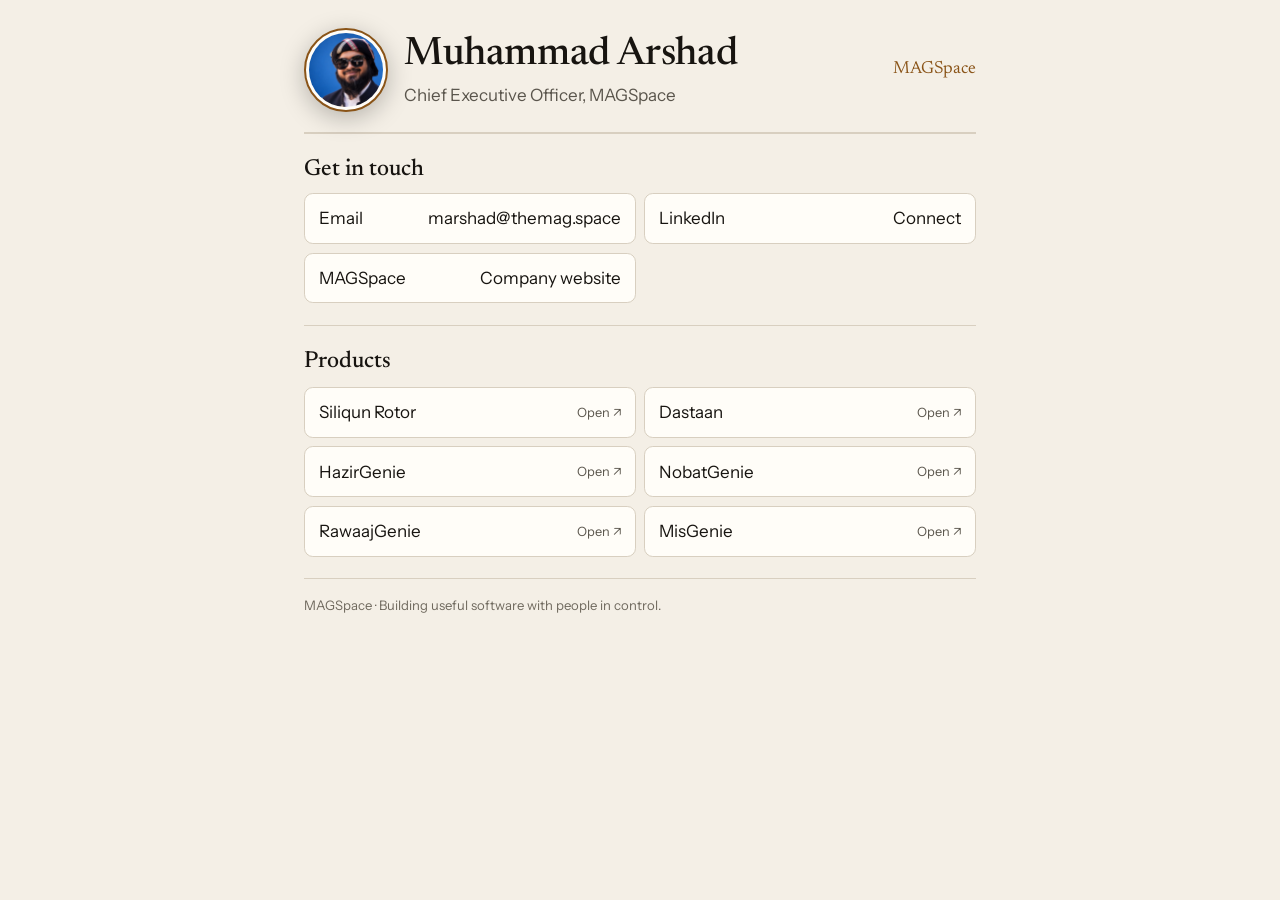
==== vist-qr/index.html @ 7a003bce "Add campaign-ready MAGSpace card page" ====
<!DOCTYPE html>
<html lang="en">
<head>
  <meta charset="utf-8">
  <meta name="viewport" content="width=device-width, initial-scale=1">
  <meta name="robots" content="noindex,follow">
  <meta name="theme-color" content="#12110e">
  <title>Muhammad Arshad · MAGSpace</title>
  <meta name="description" content="Contact Muhammad Arshad, CEO of MAGSpace, and explore the products we're building.">
  <link rel="canonical" href="https://marshad.pw/vist-qr/">
  <link rel="icon" href="../assets/favicon.svg" type="image/svg+xml">
  <link rel="preload" href="../assets/fonts/instrument-sans.woff2" as="font" type="font/woff2" crossorigin>
  <link rel="stylesheet" href="../styles.css">
  <style>
    .card-page { width: min(100% - 2rem, 42rem); margin-inline: auto; padding-block: 1rem 2.5rem; }
    .card-top { display: flex; align-items: center; gap: 1rem; padding-block: .75rem 1.25rem; border-bottom: 1px solid var(--line); }
    .card-top .portrait { width: 5.25rem; height: 5.25rem; }
    .card-top h1 { font-size: clamp(1.7rem, 7vw, 2.45rem); }
    .card-top .role { color: var(--muted); margin: .15rem 0 0; }
    .wordmark { margin-left: auto; color: var(--accent); font-family: var(--serif); font-size: 1.1rem; text-decoration: none; white-space: nowrap; }
    .campaign { margin-block: 1.25rem; padding: 1rem 1.1rem; border: 1px solid var(--accent); border-radius: var(--radius); background: var(--bg-soft); }
    .campaign[hidden] { display: none; }
    .campaign .kicker { margin-bottom: .3rem; }
    .campaign h2 { margin: 0 0 .45rem; font-size: 1.5rem; }
    .campaign-copy { color: var(--muted); white-space: pre-line; margin: 0 0 .8rem; }
    .campaign-cta { display: inline-flex; min-height: 2.75rem; align-items: center; justify-content: center; padding: .55rem 1rem; border-radius: 999px; background: var(--accent); color: var(--bg); font-weight: 700; text-decoration: none; }
    .campaign-cta:hover { color: var(--bg); filter: brightness(1.08); }
    .card-section { padding-block: 1.35rem; border-top: 1px solid var(--line); }
    .card-section h2 { font-size: 1.45rem; margin-bottom: .6rem; }
    .card-links { display: grid; grid-template-columns: 1fr; gap: .55rem; margin: .7rem 0 0; padding: 0; list-style: none; }
    .card-links a { display: flex; min-height: 2.85rem; align-items: center; justify-content: space-between; gap: .75rem; padding: .65rem .85rem; border: 1px solid var(--line); border-radius: var(--radius); color: var(--ink); background: var(--bg-soft); text-decoration: none; overflow-wrap: anywhere; }
    .card-links a:hover { border-color: var(--accent); }
    .card-links small { color: var(--muted); font-size: .8rem; }
    .contact-actions { display: grid; grid-template-columns: 1fr; gap: .55rem; }
    .contact-actions a { display: flex; min-height: 2.85rem; align-items: center; justify-content: space-between; gap: .75rem; padding: .65rem .85rem; border: 1px solid var(--line); border-radius: var(--radius); color: var(--ink); background: var(--bg-soft); text-decoration: none; overflow-wrap: anywhere; }
    .contact-actions a:hover { border-color: var(--accent); }
    .card-footer { padding-top: 1rem; border-top: 1px solid var(--line); color: var(--faint); font-size: .82rem; }
    @media (min-width: 34rem) { .card-links, .contact-actions { grid-template-columns: 1fr 1fr; } }
    @media (max-width: 25rem) { .wordmark { font-size: .95rem; } .card-top .portrait { width: 4.25rem; height: 4.25rem; } }
  </style>
</head>
<body>
  <main class="card-page">
    <header class="card-top">
      <img class="portrait" src="../assets/portrait.jpg" width="120" height="120" alt="Muhammad Arshad" decoding="async">
      <div>
        <h1>Muhammad Arshad</h1>
        <p class="role">Chief Executive Officer, MAGSpace</p>
      </div>
      <a class="wordmark" href="https://themag.space/" aria-label="MAGSpace website">MAGSpace</a>
    </header>

    <section class="campaign" id="campaign" aria-labelledby="campaign-title" hidden>
      <p class="kicker">Current campaign</p>
      <h2 id="campaign-title"></h2>
      <p class="campaign-copy" id="campaign-copy"></p>
      <a class="campaign-cta" id="campaign-cta" href="https://themag.space/">Learn more</a>
    </section>

    <section class="card-section" aria-labelledby="contact-heading">
      <h2 id="contact-heading">Get in touch</h2>
      <div class="contact-actions">
        <a href="mailto:marshad@themag.space">Email <span>marshad@themag.space</span></a>
        <a href="https://www.linkedin.com/in/marshadofficial/" target="_blank" rel="noopener noreferrer">LinkedIn <span>Connect</span></a>
        <a href="https://themag.space/" target="_blank" rel="noopener noreferrer">MAGSpace <span>Company website</span></a>
      </div>
    </section>

    <section class="card-section" aria-labelledby="products-heading">
      <h2 id="products-heading">Products</h2>
      <ul class="card-links">
        <li><a href="https://siliqunta.com/" target="_blank" rel="noopener noreferrer"><span>Siliqun Rotor</span><small>Open ↗</small></a></li>
        <li><a href="https://dastaan.hazirgenie.com/" target="_blank" rel="noopener noreferrer"><span>Dastaan</span><small>Open ↗</small></a></li>
        <li><a href="https://hazirgenie.com/" target="_blank" rel="noopener noreferrer"><span>HazirGenie</span><small>Open ↗</small></a></li>
        <li><a href="https://nobatgenie.com/" target="_blank" rel="noopener noreferrer"><span>NobatGenie</span><small>Open ↗</small></a></li>
        <li><a href="https://rawaajgenie.com/" target="_blank" rel="noopener noreferrer"><span>RawaajGenie</span><small>Open ↗</small></a></li>
        <li><a href="https://misgenie.com/" target="_blank" rel="noopener noreferrer"><span>MisGenie</span><small>Open ↗</small></a></li>
      </ul>
    </section>

    <footer class="card-footer">MAGSpace · Building useful software with people in control.</footer>
  </main>
  <script>
    (async function () {
      const panel = document.getElementById("campaign");
      try {
        const configUrl = new URL("campaign.json?ts=" + Date.now(), window.location.href);
        const response = await fetch(configUrl, { cache: "no-store" });
        if (!response.ok) return;
        const config = await response.json();
        const now = Date.now();
        const starts = config.startsAt ? Date.parse(config.startsAt) : -Infinity;
        const ends = config.endsAt ? Date.parse(config.endsAt) : Infinity;
        const validDates = Number.isFinite(starts) || starts === -Infinity;
        const validEnd = Number.isFinite(ends) || ends === Infinity;
        if (config.active !== true || !validDates || !validEnd || now < starts || now >= ends) return;
        if (![config.headline, config.body, config.ctaLabel, config.ctaUrl].every(value => typeof value === "string" && value.trim())) return;

        const ctaUrl = new URL(config.ctaUrl, window.location.origin);
        if (ctaUrl.protocol !== "https:" && ctaUrl.origin !== window.location.origin) return;

        document.getElementById("campaign-title").textContent = config.headline;
        document.getElementById("campaign-copy").textContent = config.body;
        const cta = document.getElementById("campaign-cta");
        cta.textContent = config.ctaLabel;
        cta.href = ctaUrl.href;
        panel.hidden = false;
      } catch (error) {
        // The permanent profile remains complete when campaign config is unavailable.
      }
    })();
  </script>
</body>
</html>
---- styles.css ----
/* marshad.pw (draft). Shared styles for the home page and /blog/. No external requests. */
@font-face { font-family: "Newsreader"; src: url("assets/fonts/newsreader.woff2") format("woff2"); font-weight: 200 800; font-display: swap; }
@font-face { font-family: "Instrument Sans"; src: url("assets/fonts/instrument-sans.woff2") format("woff2"); font-weight: 400 700; font-display: swap; }

:root {
  color-scheme: dark;
  --bg: #12110e; --bg-soft: #1b1915; --ink: #f4efe6; --muted: #b4ada0; --faint: #9a9489;
  --line: #2e2a24; --accent: #d7b07a; --link: #ead3a6; --focus: #f0d7a4;
  --radius: .55rem; --measure: 40rem; --content: 46rem;
  --sans: "Instrument Sans", "Segoe UI", "Helvetica Neue", Helvetica, Arial, sans-serif;
  --serif: "Newsreader", "Iowan Old Style", Palatino, "Palatino Linotype", Georgia, serif;
}
@media (prefers-color-scheme: light) {
  :root:not([data-theme="dark"]) {
    color-scheme: light;
    --bg: #f4efe6; --bg-soft: #fffdf8; --ink: #171410; --muted: #5a554c; --faint: #6f695e;
    --line: #d8cfc0; --accent: #8a5418; --link: #6e4314; --focus: #8a5418;
  }
}
:root[data-theme="light"] {
  color-scheme: light;
  --bg: #f4efe6; --bg-soft: #fffdf8; --ink: #171410; --muted: #5a554c; --faint: #6f695e;
  --line: #d8cfc0; --accent: #8a5418; --link: #6e4314; --focus: #8a5418;
}

*, *::before, *::after { box-sizing: border-box; }
html { -webkit-text-size-adjust: 100%; scroll-behavior: smooth; }
@media (prefers-reduced-motion: reduce) { html { scroll-behavior: auto; } }
body { margin: 0; background: var(--bg); color: var(--ink); font: 400 1.0625rem/1.65 var(--sans); }
a { color: var(--link); text-decoration-thickness: 1px; text-underline-offset: .18em; }
a:hover { color: var(--ink); }
:focus-visible { outline: 2px solid var(--focus); outline-offset: 3px; border-radius: 3px; }
.wrap { width: min(100% - 2.5rem, var(--content)); margin-inline: auto; }
.skip { position: absolute; left: -999px; top: .5rem; background: var(--ink); color: var(--bg); padding: .5rem .8rem; border-radius: var(--radius); }
.skip:focus { left: .5rem; }

.site-header { display: flex; align-items: center; justify-content: space-between; gap: 1rem; padding-block: 1.25rem; border-bottom: 1px solid var(--line); }
.brand { font-weight: 600; color: var(--ink); text-decoration: none; }
.nav { display: flex; flex-wrap: wrap; gap: .25rem 1rem; font-size: .9rem; }
.nav a { color: var(--muted); text-decoration: none; }
.nav a:hover { color: var(--ink); }
.theme-toggle { font: inherit; font-size: .85rem; color: var(--muted); background: transparent; border: 1px solid var(--line); border-radius: 999px; padding: .25rem .75rem; cursor: pointer; }

.hero { padding-block: clamp(2.5rem, 8vw, 4.5rem) 1rem; }
.hero-top { display: flex; align-items: center; gap: 1.25rem; }
h1, h2, h3 { font-family: var(--serif); font-weight: 500; line-height: 1.2; margin: 0; }
h1 { font-size: clamp(2.2rem, 6vw, 3.2rem); letter-spacing: -.01em; }
.sub { margin: .25rem 0 0; color: var(--muted); }
.lede { font-size: 1.2rem; max-width: var(--measure); margin: 1.75rem 0 0; }

.section { padding-block: 2.75rem; border-top: 1px solid var(--line); }
.section:first-of-type { border-top: 0; }
.kicker { margin: 0 0 .35rem; font-size: .78rem; letter-spacing: .12em; text-transform: uppercase; color: var(--accent); }
h2 { font-size: clamp(1.6rem, 4vw, 2rem); margin-bottom: 1rem; }
.section p { max-width: var(--measure); }
.src { font-size: .85rem; color: var(--faint); margin-top: -.4rem; }
.src a { color: var(--faint); }

.products { list-style: none; padding: 0; margin: 1.25rem 0 0; display: grid; gap: .85rem; }
@media (min-width: 40rem) { .products { grid-template-columns: 1fr 1fr; } }
.products li { background: var(--bg-soft); border: 1px solid var(--line); border-radius: var(--radius); padding: 1rem 1.1rem; }
.products h3 { font-size: 1.3rem; display: flex; align-items: baseline; justify-content: space-between; gap: .75rem; }
.products h3 a { color: var(--ink); text-decoration: none; }
.products h3 a:hover { text-decoration: underline; }
.status { font-family: var(--sans); font-size: .72rem; letter-spacing: .06em; text-transform: uppercase; color: var(--accent); border: 1px solid var(--line); border-radius: 999px; padding: .05rem .5rem; white-space: nowrap; }
.products p { margin: .45rem 0 .35rem; font-size: .98rem; color: var(--muted); }
.url { font-size: .85rem; }

.papers { padding-left: 1.25rem; margin: 1.25rem 0 0; }
.papers li { margin-bottom: .9rem; }
.papers a.t { font-family: var(--serif); font-size: 1.08rem; color: var(--ink); }
.doi { display: block; font-size: .85rem; color: var(--faint); }
.doi a { color: var(--faint); }
.row { display: flex; flex-wrap: wrap; gap: .5rem 1.25rem; margin-top: 1rem; font-size: .95rem; }

.contact { list-style: none; padding: 0; margin: 1rem 0 0; display: grid; gap: .5rem; max-width: var(--measure); }
.contact a { display: flex; justify-content: space-between; gap: 1rem; padding: .7rem .9rem; border: 1px solid var(--line); border-radius: var(--radius); text-decoration: none; color: var(--ink); }
.contact a:hover { border-color: var(--accent); }
.contact .h { color: var(--muted); font-size: .92rem; overflow-wrap: anywhere; text-align: right; }

.site-footer { border-top: 1px solid var(--line); padding-block: 1.5rem 2.5rem; color: var(--faint); font-size: .85rem; }
.site-footer p { margin: .2rem 0; }
@media (max-width: 34rem) { .nav { display: none; } }

/* Portrait */
.portrait { flex: none; width: 6.5rem; height: 6.5rem; border-radius: 50%; object-fit: cover; object-position: 50% 30%;
  border: 2px solid var(--accent); padding: 3px; background: var(--bg-soft); box-shadow: 0 6px 24px rgba(0,0,0,.25); }
@media (min-width: 40rem) { .portrait { width: 7.5rem; height: 7.5rem; } }

/* Writing list */
.posts { list-style: none; padding: 0; margin: 1.25rem 0 0; max-width: var(--measure); }
.posts li { display: grid; grid-template-columns: 7.5rem 1fr; gap: .25rem 1rem; padding: .85rem 0; border-top: 1px solid var(--line); }
.posts li:first-child { border-top: 0; }
.posts time { color: var(--faint); font-size: .88rem; padding-top: .15rem; }
.posts a { font-family: var(--serif); font-size: 1.1rem; color: var(--ink); }
.posts .where { display: block; font-size: .82rem; color: var(--faint); }
@media (max-width: 30rem) { .posts li { grid-template-columns: 1fr; } }
.page-head { padding-block: clamp(2rem, 6vw, 3.5rem) .5rem; }
.template-banner { background: #7a1f1f; color: #fff; padding: .6rem 1rem; text-align: center; font-weight: 600; }
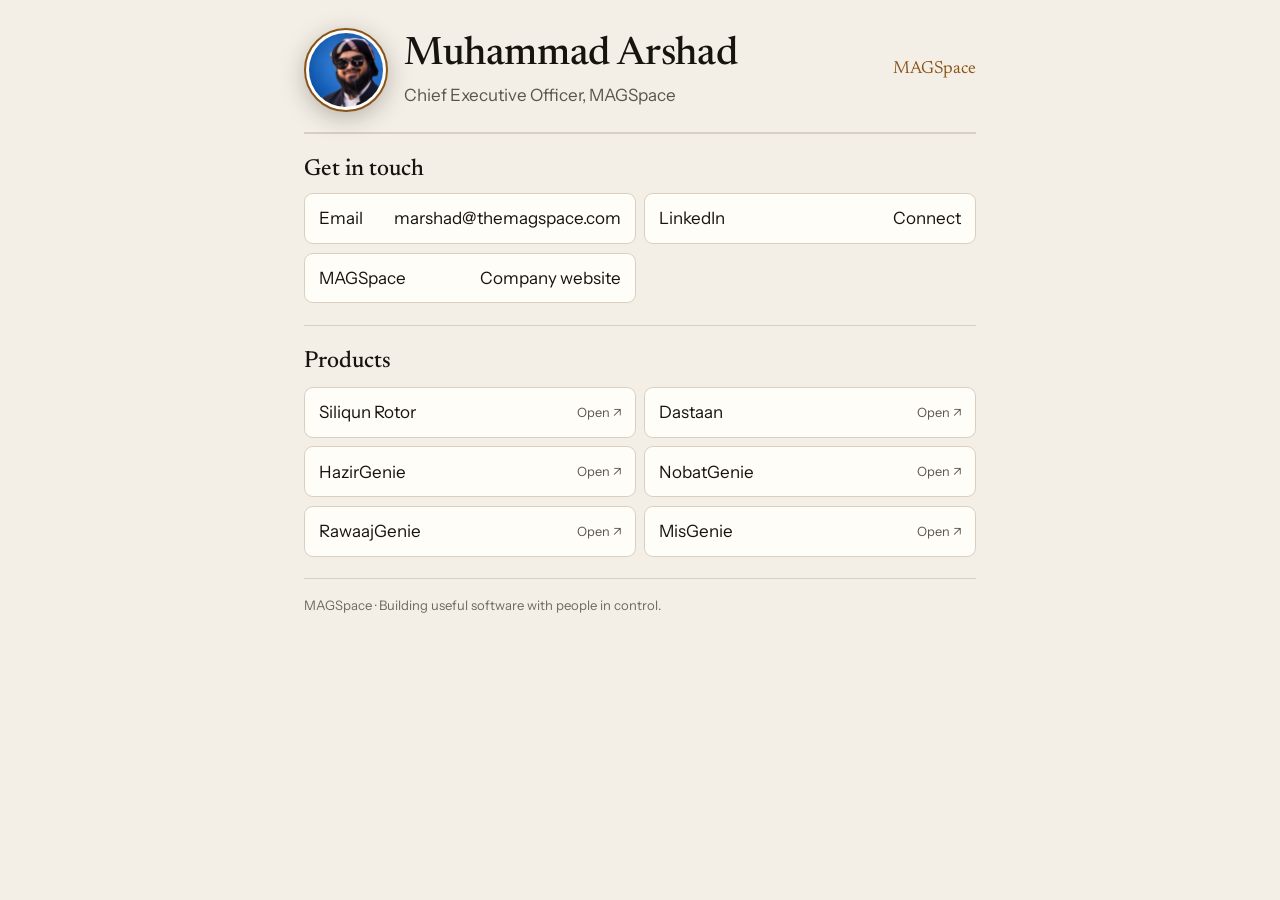
==== commit 3e5ff524: "Correct MAGSpace card contact details" ====
--- a/vist-qr/index.html
+++ b/vist-qr/index.html
@@ -47,22 +47,22 @@
         <h1>Muhammad Arshad</h1>
         <p class="role">Chief Executive Officer, MAGSpace</p>
       </div>
-      <a class="wordmark" href="https://themag.space/" aria-label="MAGSpace website">MAGSpace</a>
+      <a class="wordmark" href="https://themagspace.com/" aria-label="MAGSpace website">MAGSpace</a>
     </header>
 
     <section class="campaign" id="campaign" aria-labelledby="campaign-title" hidden>
       <p class="kicker">Current campaign</p>
       <h2 id="campaign-title"></h2>
       <p class="campaign-copy" id="campaign-copy"></p>
-      <a class="campaign-cta" id="campaign-cta" href="https://themag.space/">Learn more</a>
+      <a class="campaign-cta" id="campaign-cta" href="https://themagspace.com/">Learn more</a>
     </section>
 
     <section class="card-section" aria-labelledby="contact-heading">
       <h2 id="contact-heading">Get in touch</h2>
       <div class="contact-actions">
-        <a href="mailto:marshad@themag.space">Email <span>marshad@themag.space</span></a>
+        <a href="mailto:marshad@themagspace.com">Email <span>marshad@themagspace.com</span></a>
         <a href="https://www.linkedin.com/in/marshadofficial/" target="_blank" rel="noopener noreferrer">LinkedIn <span>Connect</span></a>
-        <a href="https://themag.space/" target="_blank" rel="noopener noreferrer">MAGSpace <span>Company website</span></a>
+        <a href="https://themagspace.com/" target="_blank" rel="noopener noreferrer">MAGSpace <span>Company website</span></a>
       </div>
     </section>
 
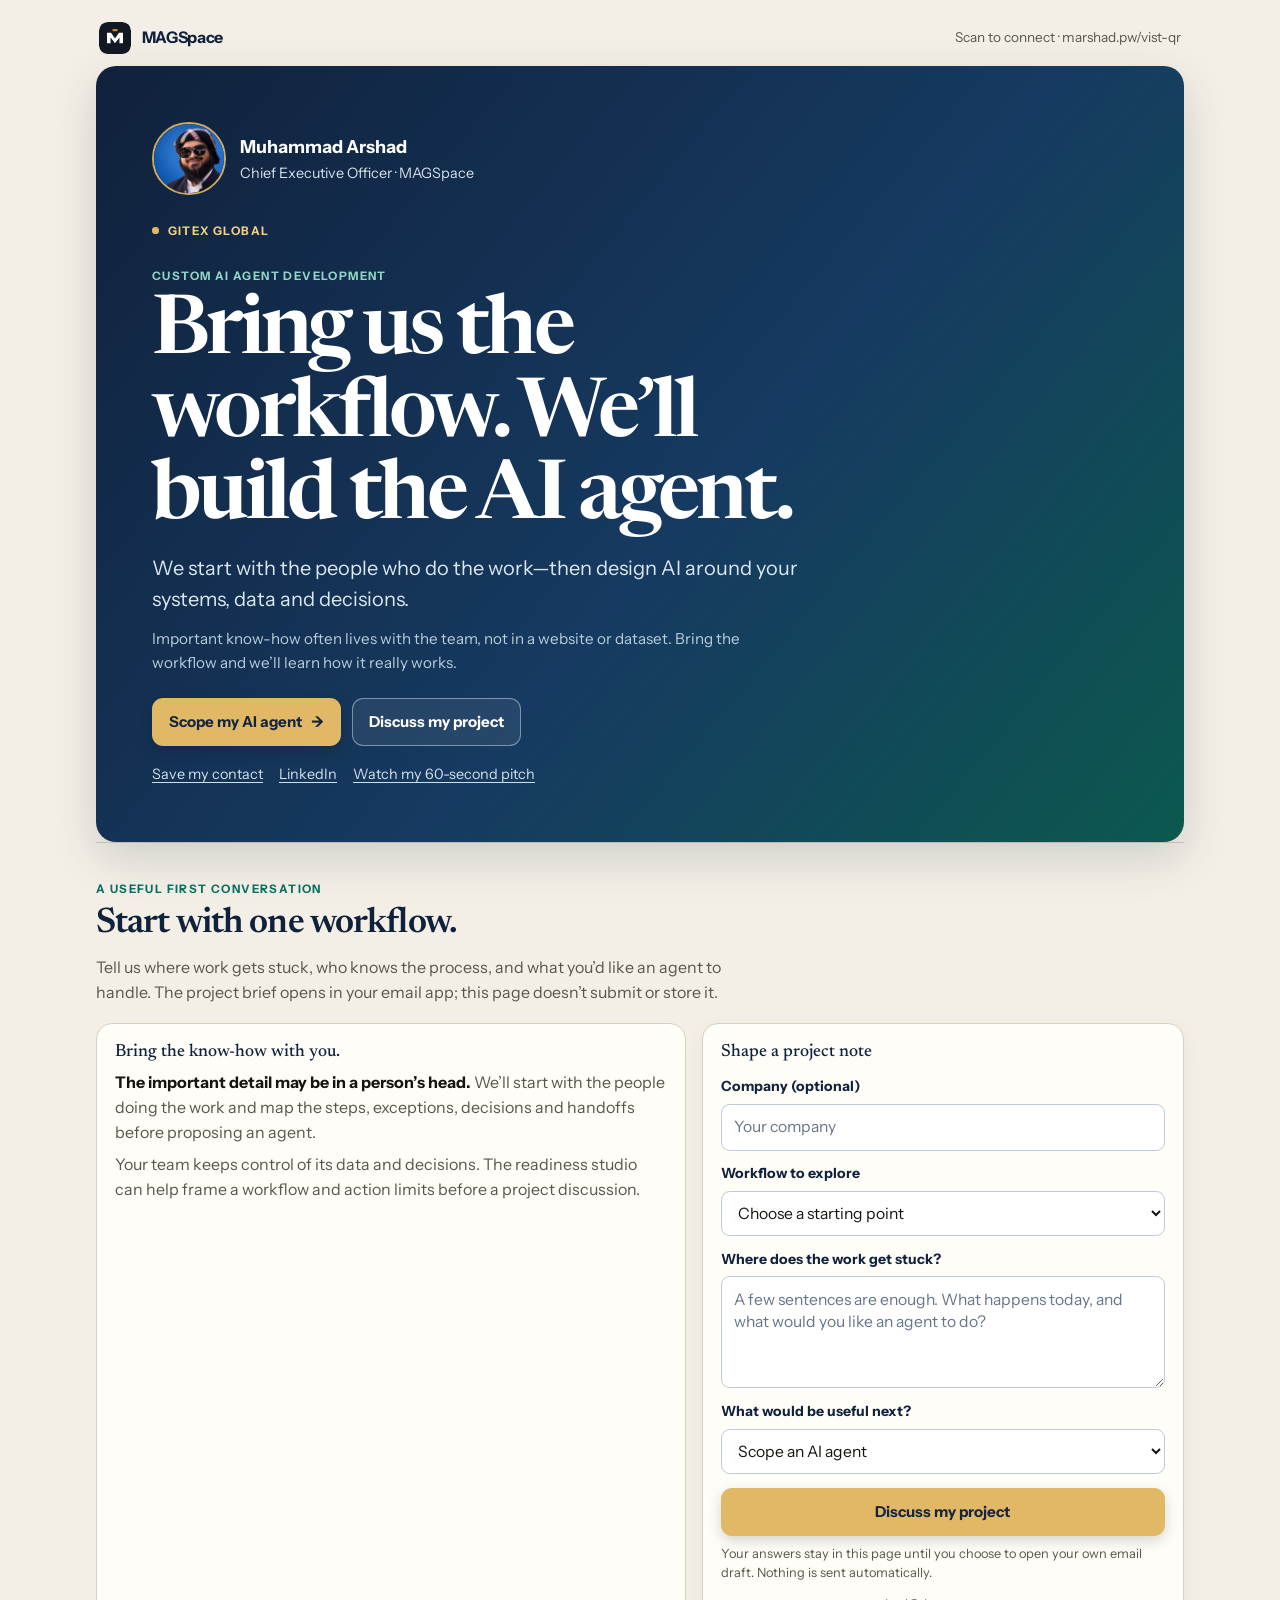
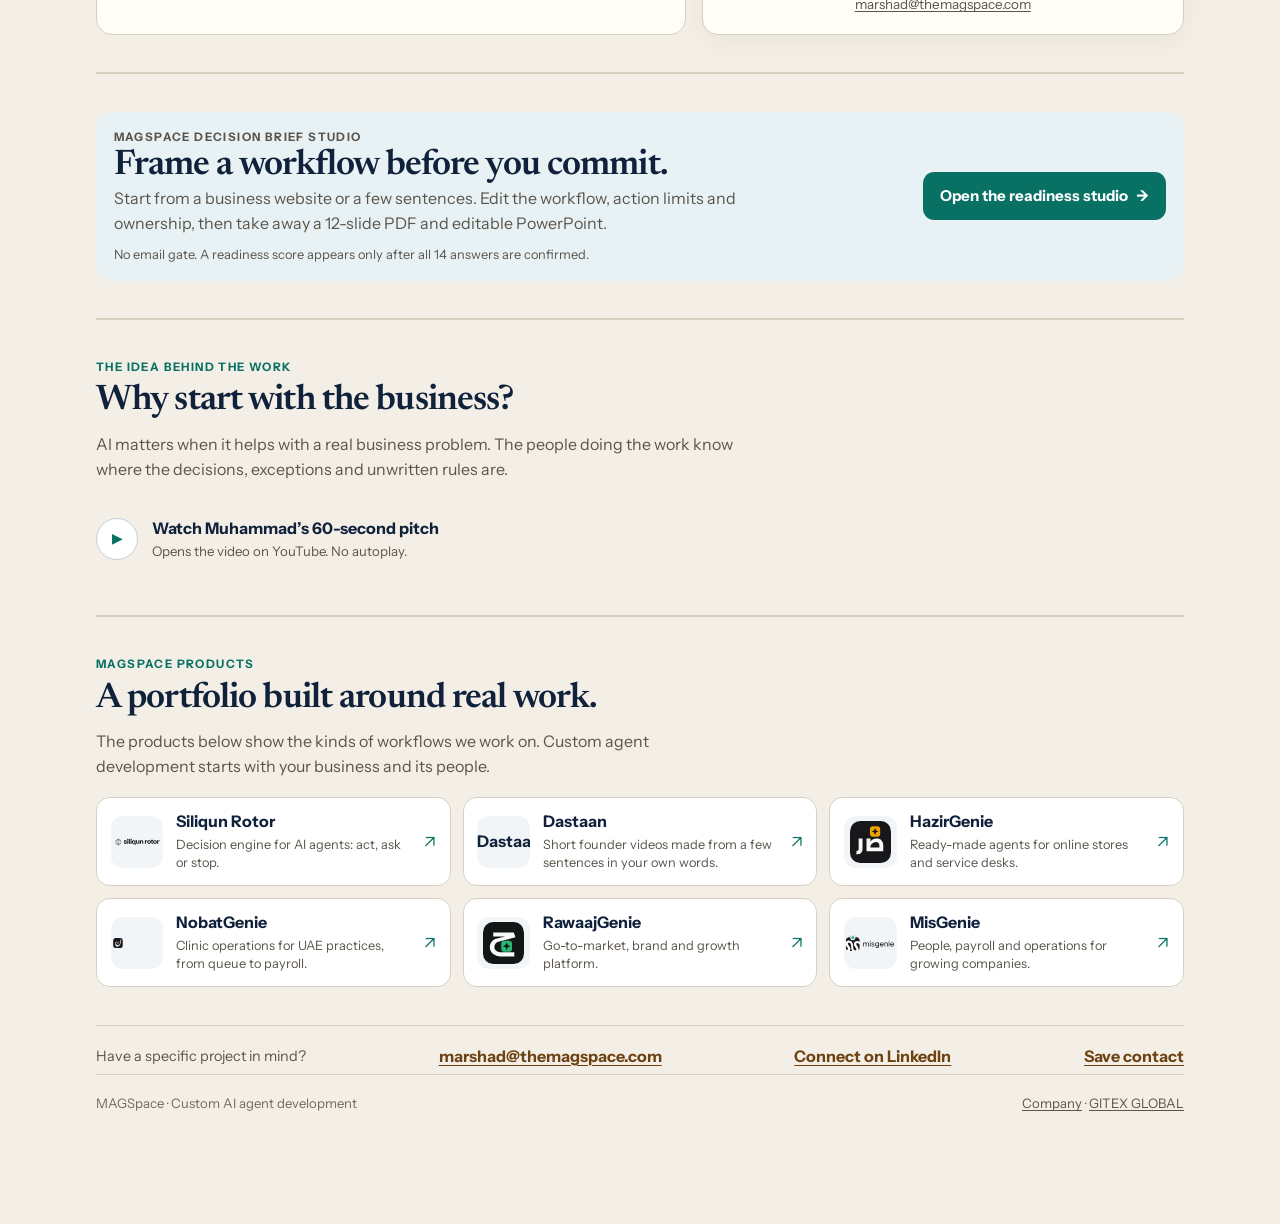
==== commit a9dad9cc: "Redesign QR landing page for GITEX agent leads" ====
--- a/vist-qr/index.html
+++ b/vist-qr/index.html
@@ -2,112 +2,355 @@
 <html lang="en">
 <head>
   <meta charset="utf-8">
-  <meta name="viewport" content="width=device-width, initial-scale=1">
+  <meta name="viewport" content="width=device-width, initial-scale=1, viewport-fit=cover">
   <meta name="robots" content="noindex,follow">
-  <meta name="theme-color" content="#12110e">
-  <title>Muhammad Arshad · MAGSpace</title>
-  <meta name="description" content="Contact Muhammad Arshad, CEO of MAGSpace, and explore the products we're building.">
+  <meta name="theme-color" content="#10213b">
+  <title>Muhammad Arshad · Custom AI Agent Development · MAGSpace</title>
+  <meta name="description" content="Bring MAGSpace the workflow your business wants an AI agent to handle. Start with the people doing the work.">
   <link rel="canonical" href="https://marshad.pw/vist-qr/">
   <link rel="icon" href="../assets/favicon.svg" type="image/svg+xml">
   <link rel="preload" href="../assets/fonts/instrument-sans.woff2" as="font" type="font/woff2" crossorigin>
   <link rel="stylesheet" href="../styles.css">
   <style>
-    .card-page { width: min(100% - 2rem, 42rem); margin-inline: auto; padding-block: 1rem 2.5rem; }
-    .card-top { display: flex; align-items: center; gap: 1rem; padding-block: .75rem 1.25rem; border-bottom: 1px solid var(--line); }
-    .card-top .portrait { width: 5.25rem; height: 5.25rem; }
-    .card-top h1 { font-size: clamp(1.7rem, 7vw, 2.45rem); }
-    .card-top .role { color: var(--muted); margin: .15rem 0 0; }
-    .wordmark { margin-left: auto; color: var(--accent); font-family: var(--serif); font-size: 1.1rem; text-decoration: none; white-space: nowrap; }
-    .campaign { margin-block: 1.25rem; padding: 1rem 1.1rem; border: 1px solid var(--accent); border-radius: var(--radius); background: var(--bg-soft); }
-    .campaign[hidden] { display: none; }
-    .campaign .kicker { margin-bottom: .3rem; }
-    .campaign h2 { margin: 0 0 .45rem; font-size: 1.5rem; }
-    .campaign-copy { color: var(--muted); white-space: pre-line; margin: 0 0 .8rem; }
-    .campaign-cta { display: inline-flex; min-height: 2.75rem; align-items: center; justify-content: center; padding: .55rem 1rem; border-radius: 999px; background: var(--accent); color: var(--bg); font-weight: 700; text-decoration: none; }
-    .campaign-cta:hover { color: var(--bg); filter: brightness(1.08); }
-    .card-section { padding-block: 1.35rem; border-top: 1px solid var(--line); }
-    .card-section h2 { font-size: 1.45rem; margin-bottom: .6rem; }
-    .card-links { display: grid; grid-template-columns: 1fr; gap: .55rem; margin: .7rem 0 0; padding: 0; list-style: none; }
-    .card-links a { display: flex; min-height: 2.85rem; align-items: center; justify-content: space-between; gap: .75rem; padding: .65rem .85rem; border: 1px solid var(--line); border-radius: var(--radius); color: var(--ink); background: var(--bg-soft); text-decoration: none; overflow-wrap: anywhere; }
-    .card-links a:hover { border-color: var(--accent); }
-    .card-links small { color: var(--muted); font-size: .8rem; }
-    .contact-actions { display: grid; grid-template-columns: 1fr; gap: .55rem; }
-    .contact-actions a { display: flex; min-height: 2.85rem; align-items: center; justify-content: space-between; gap: .75rem; padding: .65rem .85rem; border: 1px solid var(--line); border-radius: var(--radius); color: var(--ink); background: var(--bg-soft); text-decoration: none; overflow-wrap: anywhere; }
-    .contact-actions a:hover { border-color: var(--accent); }
-    .card-footer { padding-top: 1rem; border-top: 1px solid var(--line); color: var(--faint); font-size: .82rem; }
-    @media (min-width: 34rem) { .card-links, .contact-actions { grid-template-columns: 1fr 1fr; } }
-    @media (max-width: 25rem) { .wordmark { font-size: .95rem; } .card-top .portrait { width: 4.25rem; height: 4.25rem; } }
+    :root {
+      color-scheme: light;
+      --bg: #f3f6fa; --bg-soft: #fff; --ink: #10213b; --muted: #4f5f74; --faint: #738198;
+      --line: #d8e0e9; --accent: #e0b866; --link: #086c60; --focus: #bc7a16;
+      --navy: #10213b; --blue: #174c79; --blue-light: #78bad2; --emerald: #087164; --gold: #e0b866;
+      --radius: 1rem; --content: 68rem;
+    }
+    body { background: var(--bg); color: var(--ink); font-size: 1rem; line-height: 1.55; }
+    a { color: var(--link); }
+    .card-page { width: min(100% - 1.25rem, 68rem); margin-inline: auto; padding-block: .65rem 5.75rem; }
+    .topbar { display: flex; justify-content: space-between; align-items: center; gap: 1rem; padding: .35rem .2rem .75rem; }
+    .brand-lockup { display: inline-flex; align-items: center; gap: .65rem; color: var(--navy); text-decoration: none; font-weight: 700; letter-spacing: -.02em; }
+    .brand-lockup img { width: 2rem; height: 2rem; border-radius: .55rem; }
+    .card-url { color: var(--muted); font-size: .85rem; text-decoration: none; }
+    .hero { position: relative; overflow: hidden; isolation: isolate; padding: clamp(1.2rem, 4vw, 2.7rem); border-radius: 1.25rem; color: #f5f8fb; background: linear-gradient(130deg, var(--navy) 0%, #163a61 56%, #0c594f 100%); box-shadow: 0 16px 46px rgba(16,33,59,.16); }
+    .founder { display: flex; align-items: center; gap: .9rem; }
+    .founder img { flex: none; width: 4.15rem; height: 4.15rem; border: 2px solid rgba(224,184,102,.9); border-radius: 50%; object-fit: cover; object-position: 50% 30%; }
+    .founder-name { margin: 0; color: #fff; font-size: 1.12rem; font-weight: 700; }
+    .founder-role { margin: .1rem 0 0; color: #d4e0eb; font-size: .9rem; }
+    .campaign-label { display: inline-flex; margin-top: 1.65rem; align-items: center; gap: .55rem; color: #f2cf83; font-size: .74rem; font-weight: 700; letter-spacing: .12em; text-decoration: none; text-transform: uppercase; }
+    .campaign-label::before { width: .42rem; height: .42rem; border-radius: 50%; background: var(--gold); content: ""; }
+    .campaign-label:hover { color: #fff; }
+    .hero h1 { max-width: 13ch; margin: .55rem 0 .75rem; color: #fff; font-size: clamp(2.35rem, 8.2vw, 5.1rem); font-weight: 600; line-height: 1.01; letter-spacing: -.045em; }
+    .hero-copy { max-width: 42rem; margin: 0; color: #dce7ef; font-size: clamp(1.02rem, 2.3vw, 1.25rem); line-height: 1.55; }
+    .hero-note { max-width: 40rem; margin: .8rem 0 0; color: #b9cedb; font-size: .95rem; }
+    .hero-actions { display: flex; flex-wrap: wrap; align-items: center; gap: .7rem; margin-top: 1.45rem; }
+    .button { display: inline-flex; min-height: 3rem; align-items: center; justify-content: center; gap: .55rem; padding: .7rem 1rem; border: 1px solid transparent; border-radius: .7rem; font: 700 .94rem/1.2 var(--sans); text-decoration: none; transition: transform .15s ease, background .15s ease, border-color .15s ease; }
+    .button:hover { transform: translateY(-1px); }
+    .button-primary { background: var(--gold); color: #15253c; box-shadow: 0 5px 14px rgba(0,0,0,.16); }
+    .button-primary:hover { background: #f0ce83; color: #10213b; }
+    .button-secondary { border-color: rgba(255,255,255,.42); color: #fff; background: rgba(255,255,255,.07); }
+    .button-secondary:hover { color: #fff; border-color: #fff; background: rgba(255,255,255,.12); }
+    .hero-links { display: flex; flex-wrap: wrap; gap: .4rem 1rem; margin-top: 1.1rem; color: #d1e0eb; font-size: .9rem; }
+    .hero-links a { color: #d1e0eb; text-underline-offset: .2em; }
+    .hero-links a:hover { color: #fff; }
+    .section { padding-block: clamp(1.4rem, 4vw, 2.35rem); border-bottom: 1px solid var(--line); }
+    .section-heading { max-width: 48rem; margin-bottom: 1.15rem; }
+    .eyebrow { margin: 0 0 .35rem; color: var(--emerald); font-size: .73rem; font-weight: 800; letter-spacing: .12em; text-transform: uppercase; }
+    .section h2 { margin: 0; color: var(--navy); font-size: clamp(1.55rem, 4vw, 2.2rem); font-weight: 600; letter-spacing: -.025em; line-height: 1.15; }
+    .section-intro { max-width: 46rem; margin: .65rem 0 0; color: var(--muted); }
+    .work-grid { display: grid; grid-template-columns: 1fr; gap: 1rem; }
+    .work-copy, .work-intake { min-width: 0; padding: 1.15rem; border: 1px solid var(--line); border-radius: var(--radius); background: var(--bg-soft); }
+    .work-copy h3, .work-intake h3 { margin: 0 0 .4rem; color: var(--navy); font-size: 1.1rem; }
+    .work-copy p { margin: .45rem 0 0; color: var(--muted); }
+    .work-copy strong { color: var(--ink); }
+    .work-intake { box-shadow: 0 7px 22px rgba(16,33,59,.05); }
+    .field { display: grid; gap: .35rem; margin-top: .8rem; }
+    .field label { color: var(--navy); font-size: .88rem; font-weight: 700; }
+    .field input, .field select, .field textarea { width: 100%; min-width: 0; padding: .7rem .75rem; border: 1px solid #bdcad8; border-radius: .55rem; background: #fff; color: var(--ink); font: 400 .98rem/1.45 var(--sans); }
+    .field textarea { min-height: 7rem; resize: vertical; }
+    .field input::placeholder, .field textarea::placeholder { color: #65758a; opacity: 1; }
+    .field-note { margin: .5rem 0 0; color: var(--muted); font-size: .8rem; }
+    .intake-action { margin-top: .85rem; }
+    .intake-action .button { width: 100%; }
+    .direct-email { display: block; margin-top: .7rem; color: var(--muted); font-size: .84rem; text-align: center; overflow-wrap: anywhere; }
+    .readiness-card { display: flex; flex-direction: column; align-items: flex-start; gap: .8rem; padding: 1rem 1.1rem; border-radius: var(--radius); background: #e8f1f3; }
+    .readiness-card p { margin: 0; color: var(--muted); }
+    .readiness-card .button { background: var(--emerald); color: #fff; }
+    .readiness-card .button:hover { background: #07584f; color: #fff; }
+    .readiness-note { margin-top: .55rem !important; font-size: .8rem; }
+    .pitch-link { display: flex; align-items: center; gap: .85rem; padding: 1rem 0; color: var(--navy); text-decoration: none; }
+    .pitch-link:hover .pitch-title { text-decoration: underline; }
+    .play-mark { display: grid; flex: none; width: 2.65rem; height: 2.65rem; place-items: center; border: 1px solid #c3d0dc; border-radius: 50%; color: var(--emerald); background: #fff; font-size: .85rem; }
+    .pitch-title { display: block; font-weight: 700; }
+    .pitch-note { display: block; color: var(--muted); font-size: .83rem; }
+    .products-grid { display: grid; grid-template-columns: 1fr; gap: .75rem; }
+    .product { display: grid; grid-template-columns: 3.3rem minmax(0,1fr) auto; align-items: center; gap: .8rem; min-width: 0; padding: .85rem; border: 1px solid var(--line); border-radius: .85rem; background: #fff; color: var(--ink); text-decoration: none; transition: border-color .15s ease, transform .15s ease, box-shadow .15s ease; }
+    .product:hover { transform: translateY(-2px); border-color: #9db7c7; box-shadow: 0 8px 20px rgba(16,33,59,.07); }
+    .product-logo { display: grid; width: 3.3rem; height: 3.3rem; place-items: center; overflow: hidden; border-radius: .75rem; background: #f2f5f8; }
+    .product-logo img { display: block; max-width: 100%; max-height: 100%; object-fit: contain; }
+    .product-logo .wide { width: 3rem; height: 2.4rem; }
+    .product-logo .mark { width: 2.6rem; height: 2.6rem; }
+    .product-logo .misgenie { width: 3rem; height: 2rem; }
+    .product-name { display: block; color: var(--navy); font-weight: 750; line-height: 1.2; }
+    .product-copy { display: block; margin-top: .3rem; color: var(--muted); font-size: .8rem; line-height: 1.4; }
+    .product-arrow { color: var(--emerald); font-size: 1.1rem; }
+    .contact-strip { display: flex; flex-wrap: wrap; align-items: center; justify-content: space-between; gap: .7rem 1rem; padding-block: 1.1rem .35rem; }
+    .contact-strip p { margin: 0; color: var(--muted); font-size: .9rem; }
+    .contact-strip a { font-weight: 700; }
+    .site-footer { display: flex; flex-wrap: wrap; justify-content: space-between; gap: .5rem 1rem; padding-block: 1.15rem; color: var(--faint); font-size: .82rem; }
+    .site-footer p { margin: 0; }
+    .site-footer a { color: var(--muted); }
+    .mobile-sticky { position: fixed; z-index: 5; inset: auto 0 0; display: none; padding: .6rem max(.75rem, env(safe-area-inset-right)) calc(.6rem + env(safe-area-inset-bottom)) max(.75rem, env(safe-area-inset-left)); border-top: 1px solid rgba(16,33,59,.12); background: rgba(243,246,250,.94); backdrop-filter: blur(12px); }
+    .mobile-sticky .button { width: 100%; background: var(--emerald); color: #fff; }
+    .mobile-sticky .button:hover { background: #07584f; color: #fff; }
+    [hidden] { display: none !important; }
+    @media (min-width: 38rem) {
+      .card-page { width: min(100% - 2.5rem, 68rem); padding-top: 1rem; }
+      .hero { padding: clamp(2rem, 5vw, 3.5rem); }
+      .founder img { width: 4.6rem; height: 4.6rem; }
+      .work-grid { grid-template-columns: minmax(0,1.1fr) minmax(19rem,.9fr); }
+      .products-grid { grid-template-columns: repeat(2, minmax(0,1fr)); }
+      .readiness-card { flex-direction: row; align-items: center; justify-content: space-between; }
+      .readiness-card .button { flex: none; }
+    }
+    @media (min-width: 60rem) { .products-grid { grid-template-columns: repeat(3, minmax(0,1fr)); } }
+    @media (max-width: 37.99rem) {
+      .card-page { padding-bottom: 5.2rem; }
+      .mobile-sticky { display: block; }
+      .hero h1 { max-width: 12ch; }
+      .hero-actions .button { flex: 1 1 100%; }
+      .hero-links { gap: .35rem .8rem; }
+    }
+    @media (max-width: 23rem) {
+      .card-page { width: min(100% - 1rem, 68rem); }
+      .product { grid-template-columns: 2.85rem minmax(0,1fr) auto; gap: .6rem; padding: .7rem; }
+      .product-logo { width: 2.85rem; height: 2.85rem; }
+      .founder img { width: 3.55rem; height: 3.55rem; }
+      .hero { padding: 1rem; }
+    }
+    @media (prefers-reduced-motion: reduce) { *, *::before, *::after { scroll-behavior: auto !important; transition-duration: .01ms !important; } }
   </style>
 </head>
 <body>
   <main class="card-page">
-    <header class="card-top">
-      <img class="portrait" src="../assets/portrait.jpg" width="120" height="120" alt="Muhammad Arshad" decoding="async">
-      <div>
-        <h1>Muhammad Arshad</h1>
-        <p class="role">Chief Executive Officer, MAGSpace</p>
-      </div>
-      <a class="wordmark" href="https://themagspace.com/" aria-label="MAGSpace website">MAGSpace</a>
+    <header class="topbar">
+      <a class="brand-lockup" href="https://themagspace.com/" aria-label="MAGSpace home">
+        <img src="../assets/products/magspace.svg" width="36" height="36" alt="">
+        <span>MAGSpace</span>
+      </a>
+      <a class="card-url" href="https://marshad.pw/vist-qr/">Scan to connect · marshad.pw/vist-qr</a>
     </header>
 
-    <section class="campaign" id="campaign" aria-labelledby="campaign-title" hidden>
-      <p class="kicker">Current campaign</p>
-      <h2 id="campaign-title"></h2>
-      <p class="campaign-copy" id="campaign-copy"></p>
-      <a class="campaign-cta" id="campaign-cta" href="https://themagspace.com/">Learn more</a>
-    </section>
-
-    <section class="card-section" aria-labelledby="contact-heading">
-      <h2 id="contact-heading">Get in touch</h2>
-      <div class="contact-actions">
-        <a href="mailto:marshad@themagspace.com">Email <span>marshad@themagspace.com</span></a>
-        <a href="https://www.linkedin.com/in/marshadofficial/" target="_blank" rel="noopener noreferrer">LinkedIn <span>Connect</span></a>
-        <a href="https://themagspace.com/" target="_blank" rel="noopener noreferrer">MAGSpace <span>Company website</span></a>
-      </div>
-    </section>
-
-    <section class="card-section" aria-labelledby="products-heading">
-      <h2 id="products-heading">Products</h2>
-      <ul class="card-links">
-        <li><a href="https://siliqunta.com/" target="_blank" rel="noopener noreferrer"><span>Siliqun Rotor</span><small>Open ↗</small></a></li>
-        <li><a href="https://dastaan.hazirgenie.com/" target="_blank" rel="noopener noreferrer"><span>Dastaan</span><small>Open ↗</small></a></li>
-        <li><a href="https://hazirgenie.com/" target="_blank" rel="noopener noreferrer"><span>HazirGenie</span><small>Open ↗</small></a></li>
-        <li><a href="https://nobatgenie.com/" target="_blank" rel="noopener noreferrer"><span>NobatGenie</span><small>Open ↗</small></a></li>
-        <li><a href="https://rawaajgenie.com/" target="_blank" rel="noopener noreferrer"><span>RawaajGenie</span><small>Open ↗</small></a></li>
-        <li><a href="https://misgenie.com/" target="_blank" rel="noopener noreferrer"><span>MisGenie</span><small>Open ↗</small></a></li>
-      </ul>
-    </section>
-
-    <footer class="card-footer">MAGSpace · Building useful software with people in control.</footer>
+    <section class="hero" aria-labelledby="hero-headline">
+      <div class="founder">
+        <img src="../assets/portrait.jpg" width="120" height="120" alt="Muhammad Arshad" decoding="async">
+        <div>
+          <p class="founder-name">Muhammad Arshad</p>
+          <p class="founder-role">Chief Executive Officer · MAGSpace</p>
+        </div>
+      </div>
+      <a class="campaign-label" id="campaign-label" href="https://www.gitex.com/" target="_blank" rel="noopener noreferrer" hidden>GITEX GLOBAL</a>
+      <p class="eyebrow" id="service-label" style="margin-top:1.6rem;color:#92d5c6">CUSTOM AI AGENT DEVELOPMENT</p>
+      <h1 id="hero-headline">Start with the work your business wants to improve.</h1>
+      <p class="hero-copy" id="hero-copy">We start with the people who do the work—then design AI around your systems, data and decisions.</p>
+      <p class="hero-note" id="hero-note">Important know-how often lives with the team, not in a website or dataset. Bring the workflow and we’ll learn how it really works.</p>
+      <div class="hero-actions">
+        <a class="button button-primary" href="https://themag.space/readiness/">Scope my AI agent <span aria-hidden="true">→</span></a>
+        <a class="button button-secondary" data-project-mailto href="mailto:marshad@themagspace.com?subject=Discuss%20a%20custom%20AI%20agent">Discuss my project</a>
+      </div>
+      <div class="hero-links">
+        <a href="/vist-qr/muhammad-arshad.vcf" download="Muhammad-Arshad.vcf">Save my contact</a>
+        <a href="https://www.linkedin.com/in/marshadofficial/" target="_blank" rel="noopener noreferrer">LinkedIn</a>
+        <a href="https://youtu.be/gtiyeJwGs6M" target="_blank" rel="noopener noreferrer">Watch my 60-second pitch</a>
+      </div>
+    </section>
+
+    <section class="section" id="project" aria-labelledby="project-heading">
+      <div class="section-heading">
+        <p class="eyebrow">A useful first conversation</p>
+        <h2 id="project-heading">Start with one workflow.</h2>
+        <p class="section-intro">Tell us where work gets stuck, who knows the process, and what you’d like an agent to handle. The project brief opens in your email app; this page doesn’t submit or store it.</p>
+      </div>
+      <div class="work-grid">
+        <div class="work-copy">
+          <h3>Bring the know-how with you.</h3>
+          <p><strong>The important detail may be in a person’s head.</strong> We’ll start with the people doing the work and map the steps, exceptions, decisions and handoffs before proposing an agent.</p>
+          <p>Your team keeps control of its data and decisions. The readiness studio can help frame a workflow and action limits before a project discussion.</p>
+        </div>
+        <div class="work-intake">
+          <h3>Shape a project note</h3>
+          <div class="field">
+            <label for="company">Company <span>(optional)</span></label>
+            <input id="company" name="company" autocomplete="organization" maxlength="100" placeholder="Your company">
+          </div>
+          <div class="field">
+            <label for="workflow">Workflow to explore</label>
+            <select id="workflow" name="workflow">
+              <option value="">Choose a starting point</option>
+              <option>Sales follow-up or growth</option>
+              <option>Compliance or document review</option>
+              <option>Inventory or revenue leakage</option>
+              <option>Customer support</option>
+              <option>People, payroll or operations</option>
+              <option>Clinic workflow</option>
+              <option>Another business workflow</option>
+            </select>
+          </div>
+          <div class="field">
+            <label for="task">Where does the work get stuck?</label>
+            <textarea id="task" name="task" maxlength="1200" placeholder="A few sentences are enough. What happens today, and what would you like an agent to do?"></textarea>
+          </div>
+          <div class="field">
+            <label for="next-step">What would be useful next?</label>
+            <select id="next-step" name="next-step">
+              <option>Scope an AI agent</option>
+              <option>Explore a first pilot</option>
+              <option>Discuss systems, data and action limits</option>
+            </select>
+          </div>
+          <div class="intake-action">
+            <a class="button button-primary" data-project-mailto href="mailto:marshad@themagspace.com?subject=Discuss%20a%20custom%20AI%20agent">Discuss my project</a>
+          </div>
+          <p class="field-note">Your answers stay in this page until you choose to open your own email draft. Nothing is sent automatically.</p>
+          <a class="direct-email" href="mailto:marshad@themagspace.com">marshad@themagspace.com</a>
+        </div>
+      </div>
+    </section>
+
+    <section class="section" aria-labelledby="readiness-heading">
+      <div class="readiness-card">
+        <div>
+          <p class="eyebrow">MAGSpace Decision Brief Studio</p>
+          <h2 id="readiness-heading">Frame a workflow before you commit.</h2>
+          <p>Start from a business website or a few sentences. Edit the workflow, action limits and ownership, then take away a 12-slide PDF and editable PowerPoint.</p>
+          <p class="readiness-note">No email gate. A readiness score appears only after all 14 answers are confirmed.</p>
+        </div>
+        <a class="button" href="https://themag.space/readiness/">Open the readiness studio <span aria-hidden="true">→</span></a>
+      </div>
+    </section>
+
+    <section class="section" aria-labelledby="pitch-heading">
+      <div class="section-heading">
+        <p class="eyebrow">The idea behind the work</p>
+        <h2 id="pitch-heading">Why start with the business?</h2>
+        <p class="section-intro">AI matters when it helps with a real business problem. The people doing the work know where the decisions, exceptions and unwritten rules are.</p>
+      </div>
+      <a class="pitch-link" href="https://youtu.be/gtiyeJwGs6M" target="_blank" rel="noopener noreferrer">
+        <span class="play-mark" aria-hidden="true">▶</span>
+        <span><span class="pitch-title">Watch Muhammad’s 60-second pitch</span><span class="pitch-note">Opens the video on YouTube. No autoplay.</span></span>
+      </a>
+    </section>
+
+    <section class="section" aria-labelledby="products-heading">
+      <div class="section-heading">
+        <p class="eyebrow">MAGSpace products</p>
+        <h2 id="products-heading">A portfolio built around real work.</h2>
+        <p class="section-intro">The products below show the kinds of workflows we work on. Custom agent development starts with your business and its people.</p>
+      </div>
+      <div class="products-grid">
+        <a class="product" href="https://siliqunta.com/" target="_blank" rel="noopener noreferrer">
+          <span class="product-logo"><img class="wide" src="../assets/products/siliqun-rotor.svg" alt="Siliqun Rotor logo"></span>
+          <span><span class="product-name">Siliqun Rotor</span><span class="product-copy">Decision engine for AI agents: act, ask or stop.</span></span><span class="product-arrow" aria-hidden="true">↗</span>
+        </a>
+        <a class="product" href="https://dastaan.hazirgenie.com/" target="_blank" rel="noopener noreferrer">
+          <span class="product-logo"><span class="product-name text-product">Dastaan</span></span>
+          <span><span class="product-name">Dastaan</span><span class="product-copy">Short founder videos made from a few sentences in your own words.</span></span><span class="product-arrow" aria-hidden="true">↗</span>
+        </a>
+        <a class="product" href="https://hazirgenie.com/" target="_blank" rel="noopener noreferrer">
+          <span class="product-logo"><img class="mark" src="../assets/products/hazirgenie.svg" alt="HazirGenie logo"></span>
+          <span><span class="product-name">HazirGenie</span><span class="product-copy">Ready-made agents for online stores and service desks.</span></span><span class="product-arrow" aria-hidden="true">↗</span>
+        </a>
+        <a class="product" href="https://nobatgenie.com/" target="_blank" rel="noopener noreferrer">
+          <span class="product-logo"><img class="wide" src="../assets/products/nobatgenie.svg" alt="NobatGenie logo"></span>
+          <span><span class="product-name">NobatGenie</span><span class="product-copy">Clinic operations for UAE practices, from queue to payroll.</span></span><span class="product-arrow" aria-hidden="true">↗</span>
+        </a>
+        <a class="product" href="https://rawaajgenie.com/" target="_blank" rel="noopener noreferrer">
+          <span class="product-logo"><img class="mark" src="../assets/products/rawaajgenie.svg" alt="RawaajGenie logo"></span>
+          <span><span class="product-name">RawaajGenie</span><span class="product-copy">Go-to-market, brand and growth platform.</span></span><span class="product-arrow" aria-hidden="true">↗</span>
+        </a>
+        <a class="product" href="https://misgenie.com/" target="_blank" rel="noopener noreferrer">
+          <span class="product-logo"><img class="misgenie" src="../assets/products/misgenie.svg" alt="MisGenie logo"></span>
+          <span><span class="product-name">MisGenie</span><span class="product-copy">People, payroll and operations for growing companies.</span></span><span class="product-arrow" aria-hidden="true">↗</span>
+        </a>
+      </div>
+    </section>
+
+    <section class="contact-strip" aria-label="Direct contact">
+      <p>Have a specific project in mind?</p>
+      <a href="mailto:marshad@themagspace.com">marshad@themagspace.com</a>
+      <a href="https://www.linkedin.com/in/marshadofficial/" target="_blank" rel="noopener noreferrer">Connect on LinkedIn</a>
+      <a href="/vist-qr/muhammad-arshad.vcf" download="Muhammad-Arshad.vcf">Save contact</a>
+    </section>
+
+    <footer class="site-footer">
+      <p>MAGSpace · Custom AI agent development</p>
+      <p><a href="https://themagspace.com/">Company</a> · <a href="https://www.gitex.com/" target="_blank" rel="noopener noreferrer">GITEX GLOBAL</a></p>
+    </footer>
   </main>
+
+  <div class="mobile-sticky"><a class="button" href="https://themag.space/readiness/">Scope my AI agent <span aria-hidden="true">→</span></a></div>
+
   <script>
-    (async function () {
-      const panel = document.getElementById("campaign");
-      try {
-        const configUrl = new URL("campaign.json?ts=" + Date.now(), window.location.href);
-        const response = await fetch(configUrl, { cache: "no-store" });
-        if (!response.ok) return;
-        const config = await response.json();
-        const now = Date.now();
-        const starts = config.startsAt ? Date.parse(config.startsAt) : -Infinity;
-        const ends = config.endsAt ? Date.parse(config.endsAt) : Infinity;
-        const validDates = Number.isFinite(starts) || starts === -Infinity;
-        const validEnd = Number.isFinite(ends) || ends === Infinity;
-        if (config.active !== true || !validDates || !validEnd || now < starts || now >= ends) return;
-        if (![config.headline, config.body, config.ctaLabel, config.ctaUrl].every(value => typeof value === "string" && value.trim())) return;
-
-        const ctaUrl = new URL(config.ctaUrl, window.location.origin);
-        if (ctaUrl.protocol !== "https:" && ctaUrl.origin !== window.location.origin) return;
-
-        document.getElementById("campaign-title").textContent = config.headline;
-        document.getElementById("campaign-copy").textContent = config.body;
-        const cta = document.getElementById("campaign-cta");
-        cta.textContent = config.ctaLabel;
-        cta.href = ctaUrl.href;
-        panel.hidden = false;
-      } catch (error) {
-        // The permanent profile remains complete when campaign config is unavailable.
+    (function () {
+      const mailLinks = document.querySelectorAll("[data-project-mailto]");
+      const company = document.getElementById("company");
+      const workflow = document.getElementById("workflow");
+      const task = document.getElementById("task");
+      const nextStep = document.getElementById("next-step");
+
+      function updateProjectDraft() {
+        const subject = "Discuss a custom AI agent";
+        const lines = [
+          "Hi Muhammad,",
+          "",
+          "I'd like to discuss a custom AI agent.",
+          "Company: " + (company.value.trim() || "Not specified"),
+          "Workflow: " + (workflow.value || "Not specified"),
+          "Where the work gets stuck: " + (task.value.trim() || "I’ll add a few details here."),
+          "Useful next step: " + nextStep.value,
+          ""
+        ];
+        const href = "mailto:marshad@themagspace.com?subject=" + encodeURIComponent(subject) + "&body=" + encodeURIComponent(lines.join("\r\n"));
+        mailLinks.forEach(link => { link.href = href; });
       }
+
+      [company, workflow, task, nextStep].forEach(field => {
+        field.addEventListener("input", updateProjectDraft);
+        field.addEventListener("change", updateProjectDraft);
+      });
+      updateProjectDraft();
+
+      async function applyCampaign() {
+        const fallback = {
+          headline: "Start with the work your business wants to improve.",
+          support: "We start with the people who do the work—then design AI around your systems, data and decisions."
+        };
+        try {
+          const configUrl = new URL("campaign.json?ts=" + Date.now(), window.location.href);
+          const response = await fetch(configUrl, { cache: "no-store" });
+          if (!response.ok) return;
+          const config = await response.json();
+          const now = Date.now();
+          const starts = config.startsAt ? Date.parse(config.startsAt) : -Infinity;
+          const ends = config.endsAt ? Date.parse(config.endsAt) : Infinity;
+          const validStart = Number.isFinite(starts) || starts === -Infinity;
+          const validEnd = Number.isFinite(ends) || ends === Infinity;
+          const eventUrl = new URL(config.eventUrl || "https://www.gitex.com/");
+          if (config.active !== true || !validStart || !validEnd || now < starts || now >= ends || eventUrl.protocol !== "https:") {
+            document.getElementById("hero-headline").textContent = fallback.headline;
+            document.getElementById("hero-copy").textContent = fallback.support;
+            document.getElementById("campaign-label").hidden = true;
+            return;
+          }
+          if (typeof config.headline !== "string" || !config.headline.trim() || typeof config.support !== "string" || !config.support.trim()) return;
+          document.getElementById("hero-headline").textContent = config.headline;
+          document.getElementById("hero-copy").textContent = config.support;
+          const label = document.getElementById("campaign-label");
+          label.textContent = config.label || "Current campaign";
+          label.href = eventUrl.href;
+          label.hidden = false;
+        } catch (error) {
+          document.getElementById("hero-headline").textContent = fallback.headline;
+          document.getElementById("hero-copy").textContent = fallback.support;
+          document.getElementById("campaign-label").hidden = true;
+        }
+      }
+
+      applyCampaign();
     })();
   </script>
 </body>
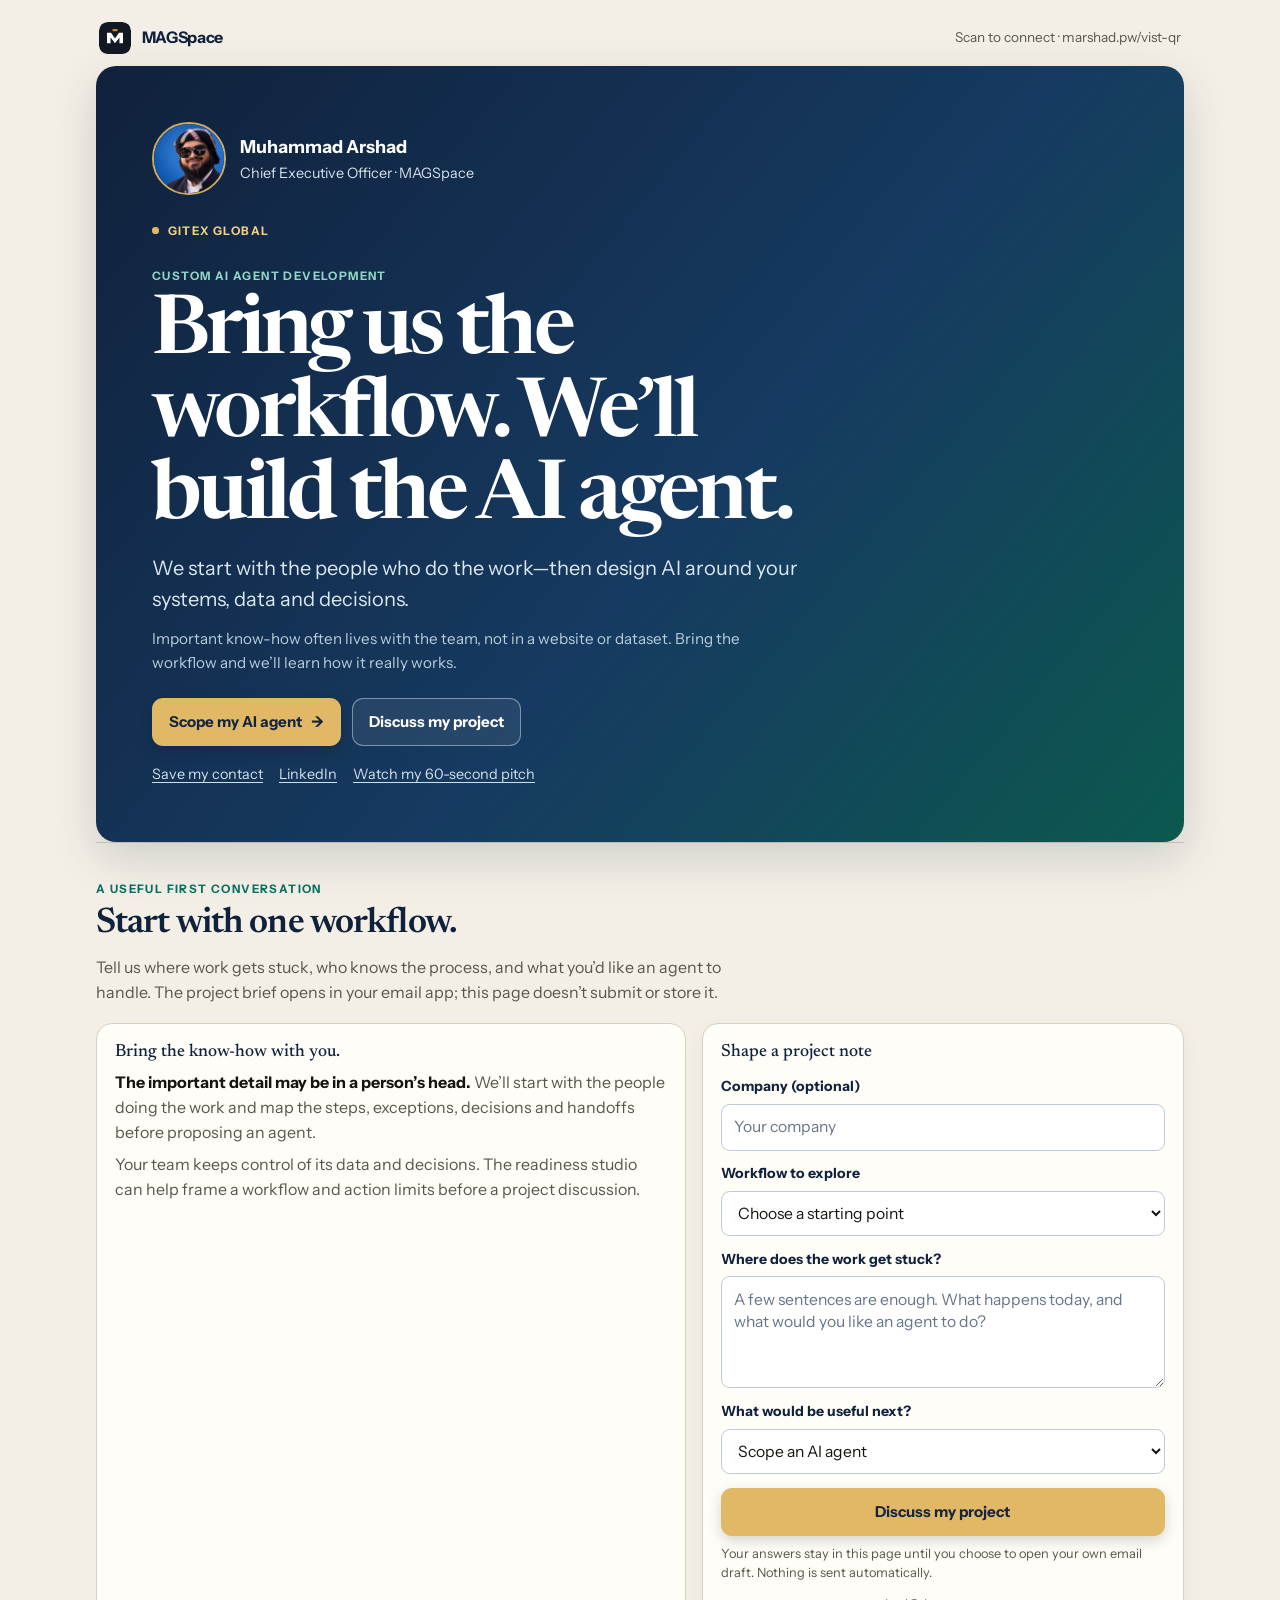
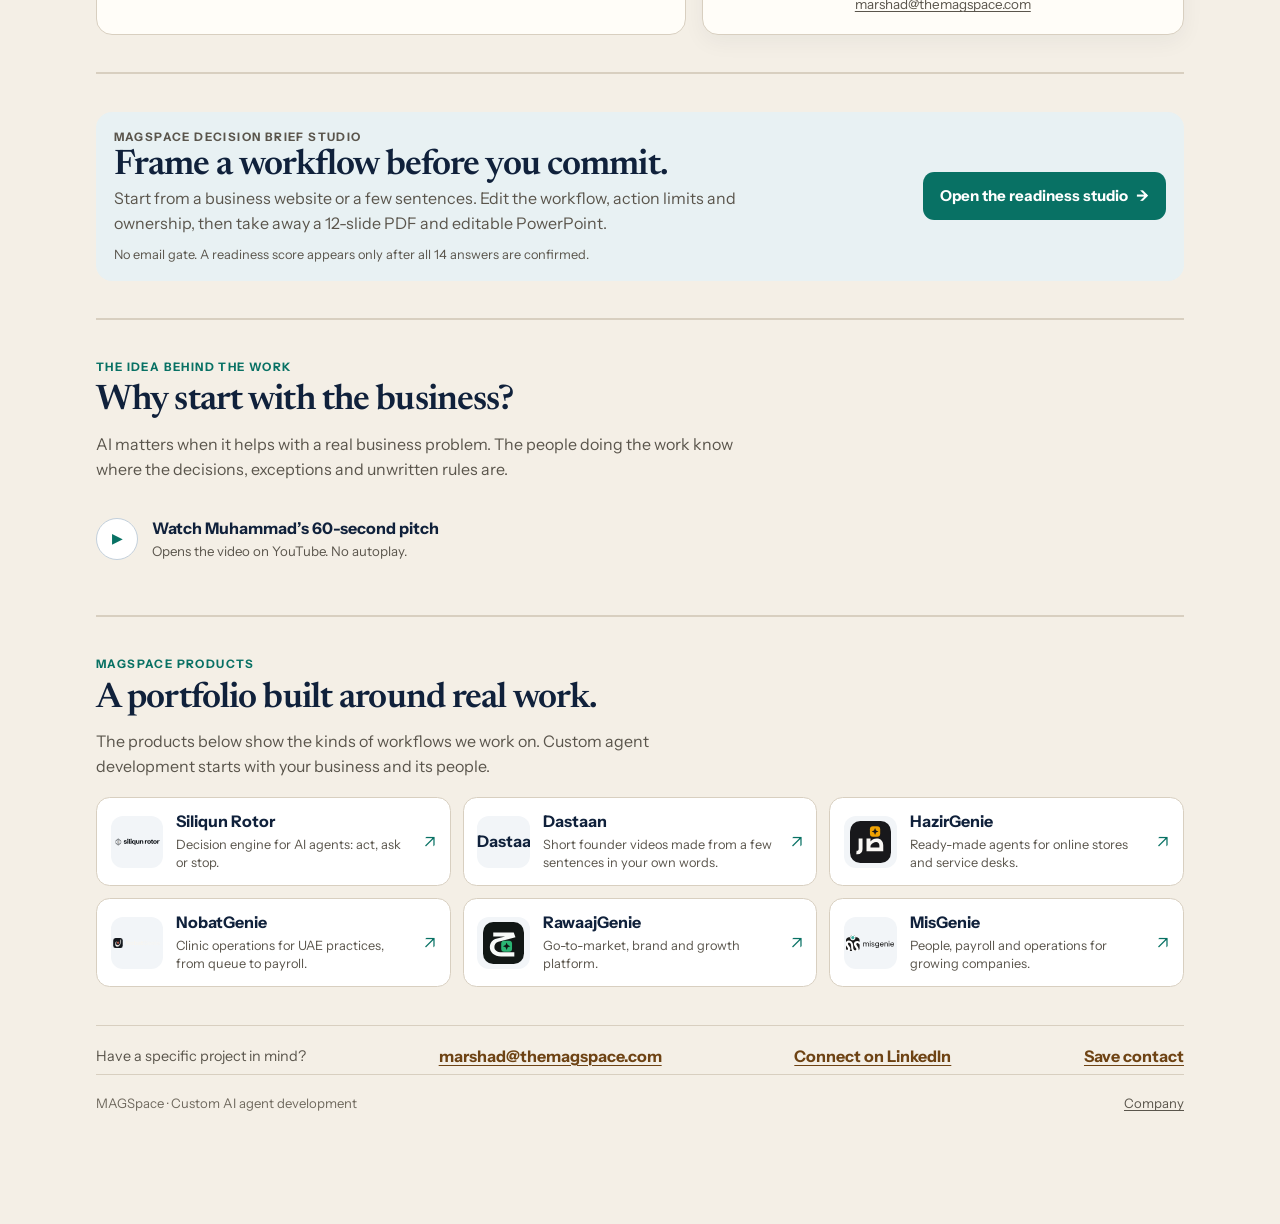
==== commit 4abfeb4e: "Remove GITEX organizer links from QR page" ====
--- a/vist-qr/index.html
+++ b/vist-qr/index.html
@@ -143,7 +143,7 @@
           <p class="founder-role">Chief Executive Officer · MAGSpace</p>
         </div>
       </div>
-      <a class="campaign-label" id="campaign-label" href="https://www.gitex.com/" target="_blank" rel="noopener noreferrer" hidden>GITEX GLOBAL</a>
+      <span class="campaign-label" id="campaign-label" hidden>GITEX GLOBAL</span>
       <p class="eyebrow" id="service-label" style="margin-top:1.6rem;color:#92d5c6">CUSTOM AI AGENT DEVELOPMENT</p>
       <h1 id="hero-headline">Start with the work your business wants to improve.</h1>
       <p class="hero-copy" id="hero-copy">We start with the people who do the work—then design AI around your systems, data and decisions.</p>
@@ -278,7 +278,7 @@
 
     <footer class="site-footer">
       <p>MAGSpace · Custom AI agent development</p>
-      <p><a href="https://themagspace.com/">Company</a> · <a href="https://www.gitex.com/" target="_blank" rel="noopener noreferrer">GITEX GLOBAL</a></p>
+      <p><a href="https://themagspace.com/">Company</a></p>
     </footer>
   </main>
 
@@ -329,8 +329,7 @@
           const ends = config.endsAt ? Date.parse(config.endsAt) : Infinity;
           const validStart = Number.isFinite(starts) || starts === -Infinity;
           const validEnd = Number.isFinite(ends) || ends === Infinity;
-          const eventUrl = new URL(config.eventUrl || "https://www.gitex.com/");
-          if (config.active !== true || !validStart || !validEnd || now < starts || now >= ends || eventUrl.protocol !== "https:") {
+          if (config.active !== true || !validStart || !validEnd || now < starts || now >= ends) {
             document.getElementById("hero-headline").textContent = fallback.headline;
             document.getElementById("hero-copy").textContent = fallback.support;
             document.getElementById("campaign-label").hidden = true;
@@ -341,7 +340,6 @@
           document.getElementById("hero-copy").textContent = config.support;
           const label = document.getElementById("campaign-label");
           label.textContent = config.label || "Current campaign";
-          label.href = eventUrl.href;
           label.hidden = false;
         } catch (error) {
           document.getElementById("hero-headline").textContent = fallback.headline;
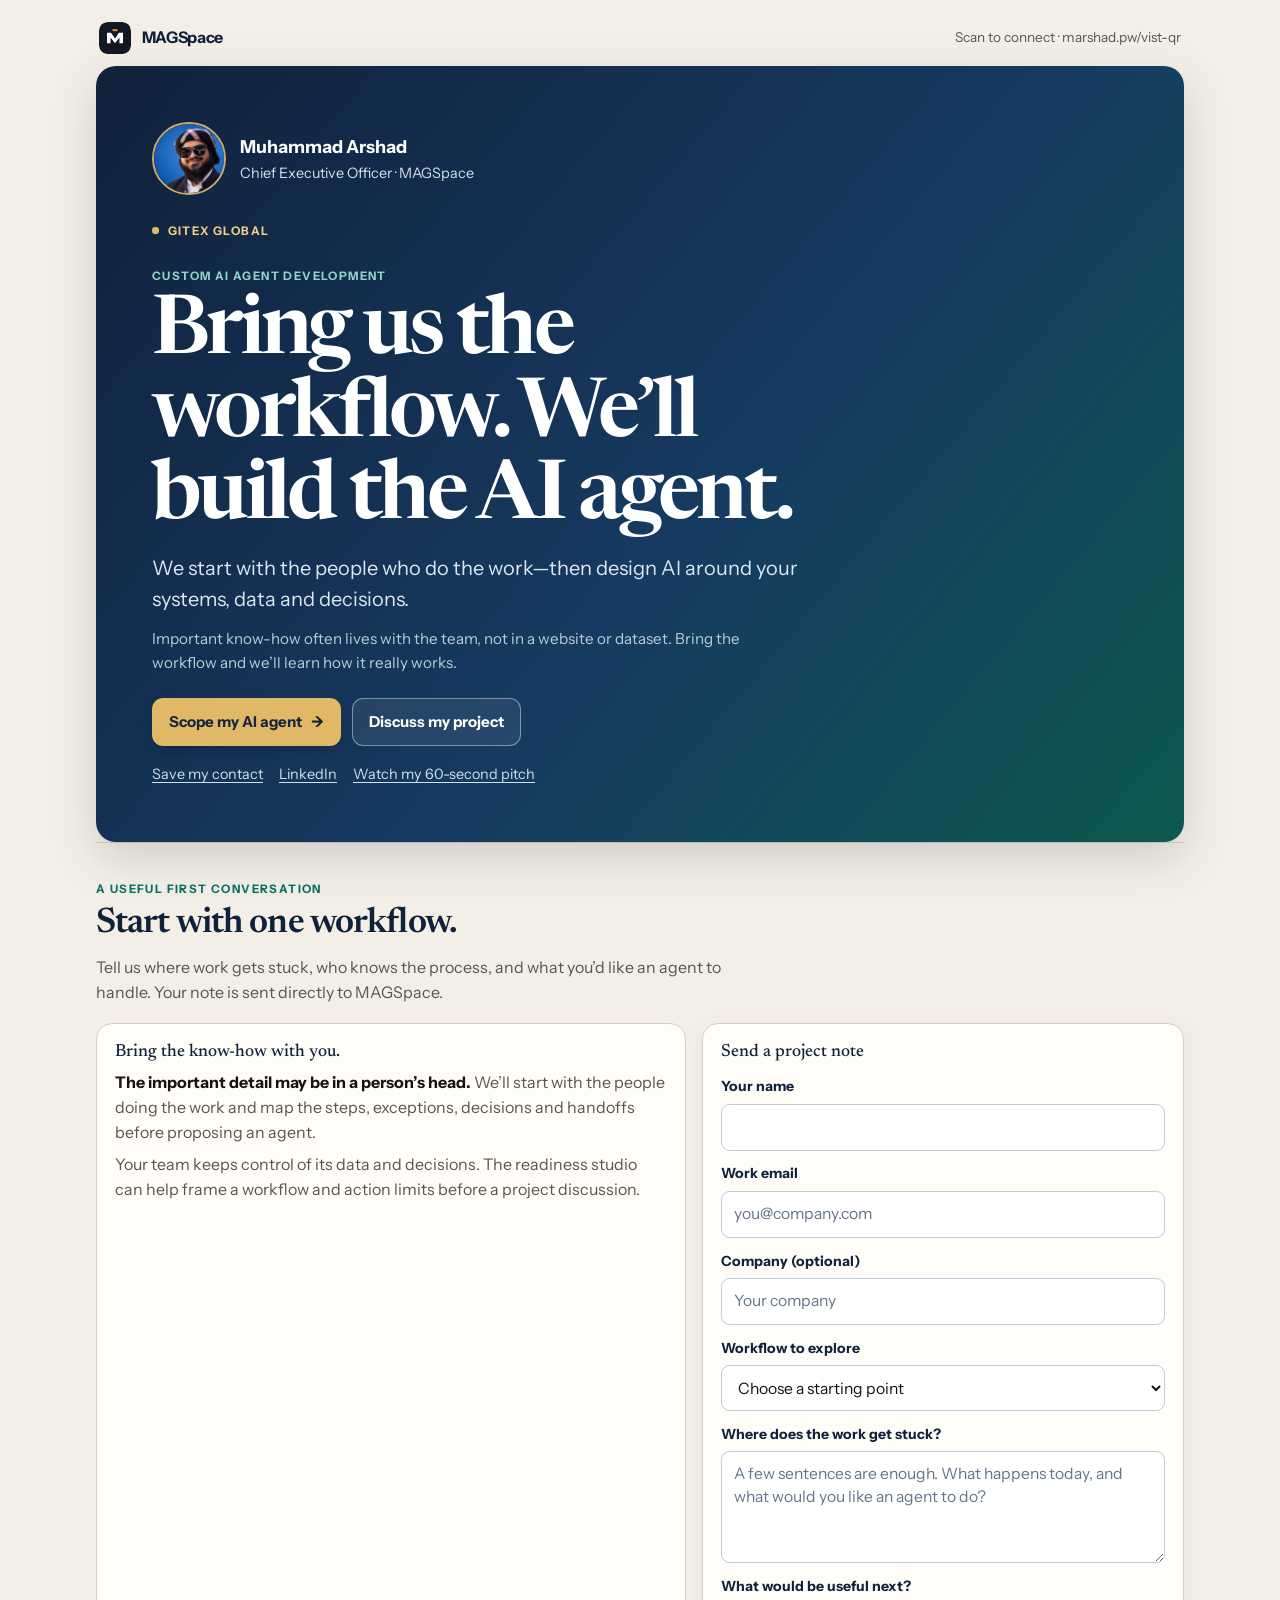
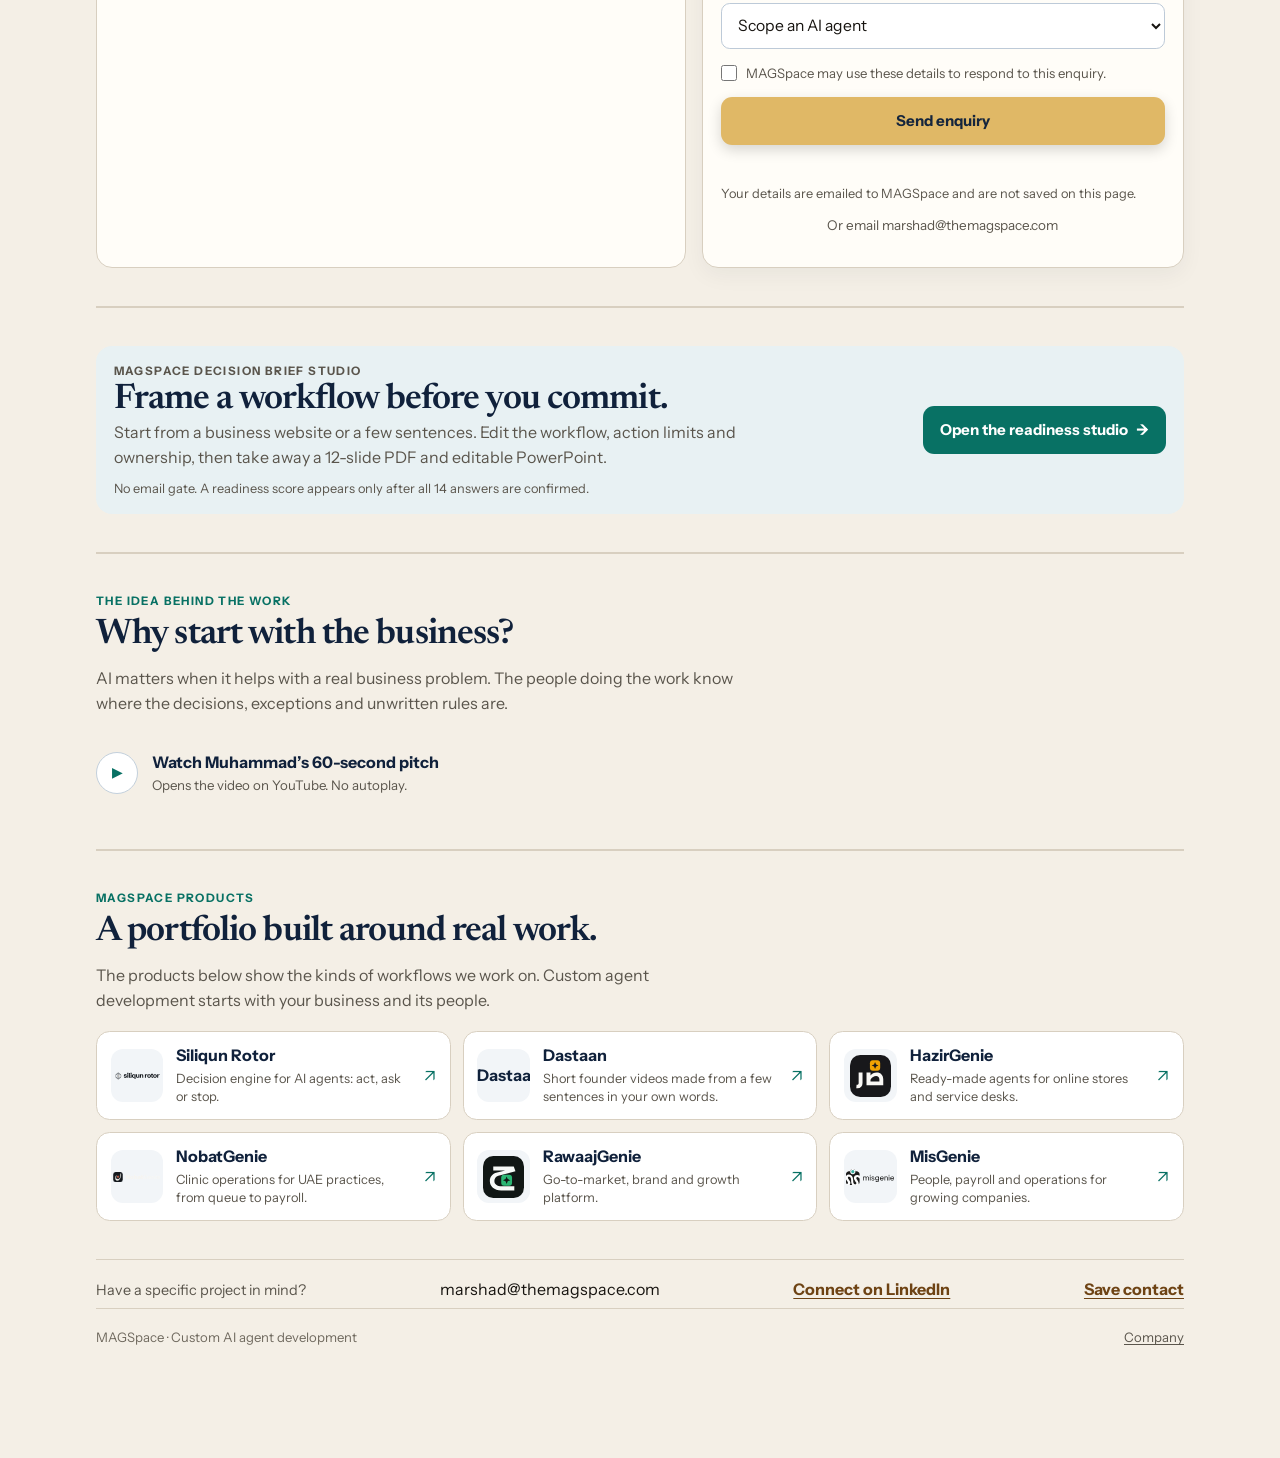
==== commit b7080baa: "Send QR enquiries through contact API" ====
--- a/vist-qr/index.html
+++ b/vist-qr/index.html
@@ -40,6 +40,7 @@
     .hero-actions { display: flex; flex-wrap: wrap; align-items: center; gap: .7rem; margin-top: 1.45rem; }
     .button { display: inline-flex; min-height: 3rem; align-items: center; justify-content: center; gap: .55rem; padding: .7rem 1rem; border: 1px solid transparent; border-radius: .7rem; font: 700 .94rem/1.2 var(--sans); text-decoration: none; transition: transform .15s ease, background .15s ease, border-color .15s ease; }
     .button:hover { transform: translateY(-1px); }
+    .button:disabled { cursor: wait; opacity: .72; transform: none; }
     .button-primary { background: var(--gold); color: #15253c; box-shadow: 0 5px 14px rgba(0,0,0,.16); }
     .button-primary:hover { background: #f0ce83; color: #10213b; }
     .button-secondary { border-color: rgba(255,255,255,.42); color: #fff; background: rgba(255,255,255,.07); }
@@ -63,6 +64,13 @@
     .field input, .field select, .field textarea { width: 100%; min-width: 0; padding: .7rem .75rem; border: 1px solid #bdcad8; border-radius: .55rem; background: #fff; color: var(--ink); font: 400 .98rem/1.45 var(--sans); }
     .field textarea { min-height: 7rem; resize: vertical; }
     .field input::placeholder, .field textarea::placeholder { color: #65758a; opacity: 1; }
+    .consent-field { display: flex; align-items: flex-start; gap: .55rem; margin-top: .9rem; color: var(--muted); font-size: .82rem; }
+    .consent-field input { flex: none; width: 1rem; height: 1rem; margin: .15rem 0 0; accent-color: var(--emerald); }
+    .consent-field label { cursor: pointer; }
+    .honeypot { position: absolute; width: 1px; height: 1px; overflow: hidden; clip-path: inset(50%); white-space: nowrap; }
+    .form-status { min-height: 1.4em; margin: .7rem 0 0; color: var(--emerald); font-size: .88rem; }
+    .form-status[data-state="error"] { color: #9e2f26; }
+    .form-status[data-state="sending"] { color: var(--muted); }
     .field-note { margin: .5rem 0 0; color: var(--muted); font-size: .8rem; }
     .intake-action { margin-top: .85rem; }
     .intake-action .button { width: 100%; }
@@ -150,7 +158,7 @@
       <p class="hero-note" id="hero-note">Important know-how often lives with the team, not in a website or dataset. Bring the workflow and we’ll learn how it really works.</p>
       <div class="hero-actions">
         <a class="button button-primary" href="https://themag.space/readiness/">Scope my AI agent <span aria-hidden="true">→</span></a>
-        <a class="button button-secondary" data-project-mailto href="mailto:marshad@themagspace.com?subject=Discuss%20a%20custom%20AI%20agent">Discuss my project</a>
+        <a class="button button-secondary" href="#project">Discuss my project</a>
       </div>
       <div class="hero-links">
         <a href="/vist-qr/muhammad-arshad.vcf" download="Muhammad-Arshad.vcf">Save my contact</a>
@@ -163,7 +171,7 @@
       <div class="section-heading">
         <p class="eyebrow">A useful first conversation</p>
         <h2 id="project-heading">Start with one workflow.</h2>
-        <p class="section-intro">Tell us where work gets stuck, who knows the process, and what you’d like an agent to handle. The project brief opens in your email app; this page doesn’t submit or store it.</p>
+        <p class="section-intro">Tell us where work gets stuck, who knows the process, and what you’d like an agent to handle. Your note is sent directly to MAGSpace.</p>
       </div>
       <div class="work-grid">
         <div class="work-copy">
@@ -172,41 +180,60 @@
           <p>Your team keeps control of its data and decisions. The readiness studio can help frame a workflow and action limits before a project discussion.</p>
         </div>
         <div class="work-intake">
-          <h3>Shape a project note</h3>
-          <div class="field">
-            <label for="company">Company <span>(optional)</span></label>
-            <input id="company" name="company" autocomplete="organization" maxlength="100" placeholder="Your company">
-          </div>
-          <div class="field">
-            <label for="workflow">Workflow to explore</label>
-            <select id="workflow" name="workflow">
-              <option value="">Choose a starting point</option>
-              <option>Sales follow-up or growth</option>
-              <option>Compliance or document review</option>
-              <option>Inventory or revenue leakage</option>
-              <option>Customer support</option>
-              <option>People, payroll or operations</option>
-              <option>Clinic workflow</option>
-              <option>Another business workflow</option>
-            </select>
-          </div>
-          <div class="field">
-            <label for="task">Where does the work get stuck?</label>
-            <textarea id="task" name="task" maxlength="1200" placeholder="A few sentences are enough. What happens today, and what would you like an agent to do?"></textarea>
-          </div>
-          <div class="field">
-            <label for="next-step">What would be useful next?</label>
-            <select id="next-step" name="next-step">
-              <option>Scope an AI agent</option>
-              <option>Explore a first pilot</option>
-              <option>Discuss systems, data and action limits</option>
-            </select>
-          </div>
-          <div class="intake-action">
-            <a class="button button-primary" data-project-mailto href="mailto:marshad@themagspace.com?subject=Discuss%20a%20custom%20AI%20agent">Discuss my project</a>
-          </div>
-          <p class="field-note">Your answers stay in this page until you choose to open your own email draft. Nothing is sent automatically.</p>
-          <a class="direct-email" href="mailto:marshad@themagspace.com">marshad@themagspace.com</a>
+          <h3>Send a project note</h3>
+          <form id="project-form" action="https://themag.space/readiness/api/contact.php" method="post" enctype="application/x-www-form-urlencoded">
+            <div class="field">
+              <label for="name">Your name</label>
+              <input id="name" name="name" autocomplete="name" maxlength="100" required>
+            </div>
+            <div class="field">
+              <label for="email">Work email</label>
+              <input id="email" name="email" type="email" autocomplete="email" maxlength="254" placeholder="you@company.com" required>
+            </div>
+            <div class="field">
+              <label for="company">Company <span>(optional)</span></label>
+              <input id="company" name="company" autocomplete="organization" maxlength="100" placeholder="Your company">
+            </div>
+            <div class="field">
+              <label for="workflow">Workflow to explore</label>
+              <select id="workflow" name="workflow" required>
+                <option value="">Choose a starting point</option>
+                <option>Sales follow-up or growth</option>
+                <option>Compliance or document review</option>
+                <option>Inventory or revenue leakage</option>
+                <option>Customer support</option>
+                <option>People, payroll or operations</option>
+                <option>Clinic workflow</option>
+                <option>Another business workflow</option>
+              </select>
+            </div>
+            <div class="field">
+              <label for="task">Where does the work get stuck?</label>
+              <textarea id="task" name="task" maxlength="1200" placeholder="A few sentences are enough. What happens today, and what would you like an agent to do?" required></textarea>
+            </div>
+            <div class="field">
+              <label for="next-step">What would be useful next?</label>
+              <select id="next-step" name="nextStep">
+                <option>Scope an AI agent</option>
+                <option>Explore a first pilot</option>
+                <option>Discuss systems, data and action limits</option>
+              </select>
+            </div>
+            <div class="honeypot" aria-hidden="true">
+              <label for="website">Leave this field empty</label>
+              <input id="website" name="website" tabindex="-1" autocomplete="off">
+            </div>
+            <div class="consent-field">
+              <input id="consent" name="consent" type="checkbox" required>
+              <label for="consent">MAGSpace may use these details to respond to this enquiry.</label>
+            </div>
+            <div class="intake-action">
+              <button class="button button-primary" id="project-submit" type="submit">Send enquiry</button>
+            </div>
+            <p class="form-status" id="form-status" role="status" aria-live="polite"></p>
+            <p class="field-note">Your details are emailed to MAGSpace and are not saved on this page.</p>
+          </form>
+          <p class="direct-email">Or email marshad@themagspace.com</p>
         </div>
       </div>
     </section>
@@ -271,7 +298,7 @@
 
     <section class="contact-strip" aria-label="Direct contact">
       <p>Have a specific project in mind?</p>
-      <a href="mailto:marshad@themagspace.com">marshad@themagspace.com</a>
+      <span>marshad@themagspace.com</span>
       <a href="https://www.linkedin.com/in/marshadofficial/" target="_blank" rel="noopener noreferrer">Connect on LinkedIn</a>
       <a href="/vist-qr/muhammad-arshad.vcf" download="Muhammad-Arshad.vcf">Save contact</a>
     </section>
@@ -286,33 +313,16 @@
 
   <script>
     (function () {
-      const mailLinks = document.querySelectorAll("[data-project-mailto]");
-      const company = document.getElementById("company");
-      const workflow = document.getElementById("workflow");
-      const task = document.getElementById("task");
-      const nextStep = document.getElementById("next-step");
-
-      function updateProjectDraft() {
-        const subject = "Discuss a custom AI agent";
-        const lines = [
-          "Hi Muhammad,",
-          "",
-          "I'd like to discuss a custom AI agent.",
-          "Company: " + (company.value.trim() || "Not specified"),
-          "Workflow: " + (workflow.value || "Not specified"),
-          "Where the work gets stuck: " + (task.value.trim() || "I’ll add a few details here."),
-          "Useful next step: " + nextStep.value,
-          ""
-        ];
-        const href = "mailto:marshad@themagspace.com?subject=" + encodeURIComponent(subject) + "&body=" + encodeURIComponent(lines.join("\r\n"));
-        mailLinks.forEach(link => { link.href = href; });
+      const form = document.getElementById("project-form");
+      const status = document.getElementById("form-status");
+      const enquiryStatus = new URLSearchParams(window.location.search).get("enquiry");
+      if (enquiryStatus === "sent") {
+        status.textContent = "Thanks. Your enquiry has been sent to MAGSpace.";
+        status.dataset.state = "success";
+      } else if (enquiryStatus === "failed") {
+        status.textContent = "The email could not be sent. Please try again or email marshad@themagspace.com.";
+        status.dataset.state = "error";
       }
-
-      [company, workflow, task, nextStep].forEach(field => {
-        field.addEventListener("input", updateProjectDraft);
-        field.addEventListener("change", updateProjectDraft);
-      });
-      updateProjectDraft();
 
       async function applyCampaign() {
         const fallback = {
